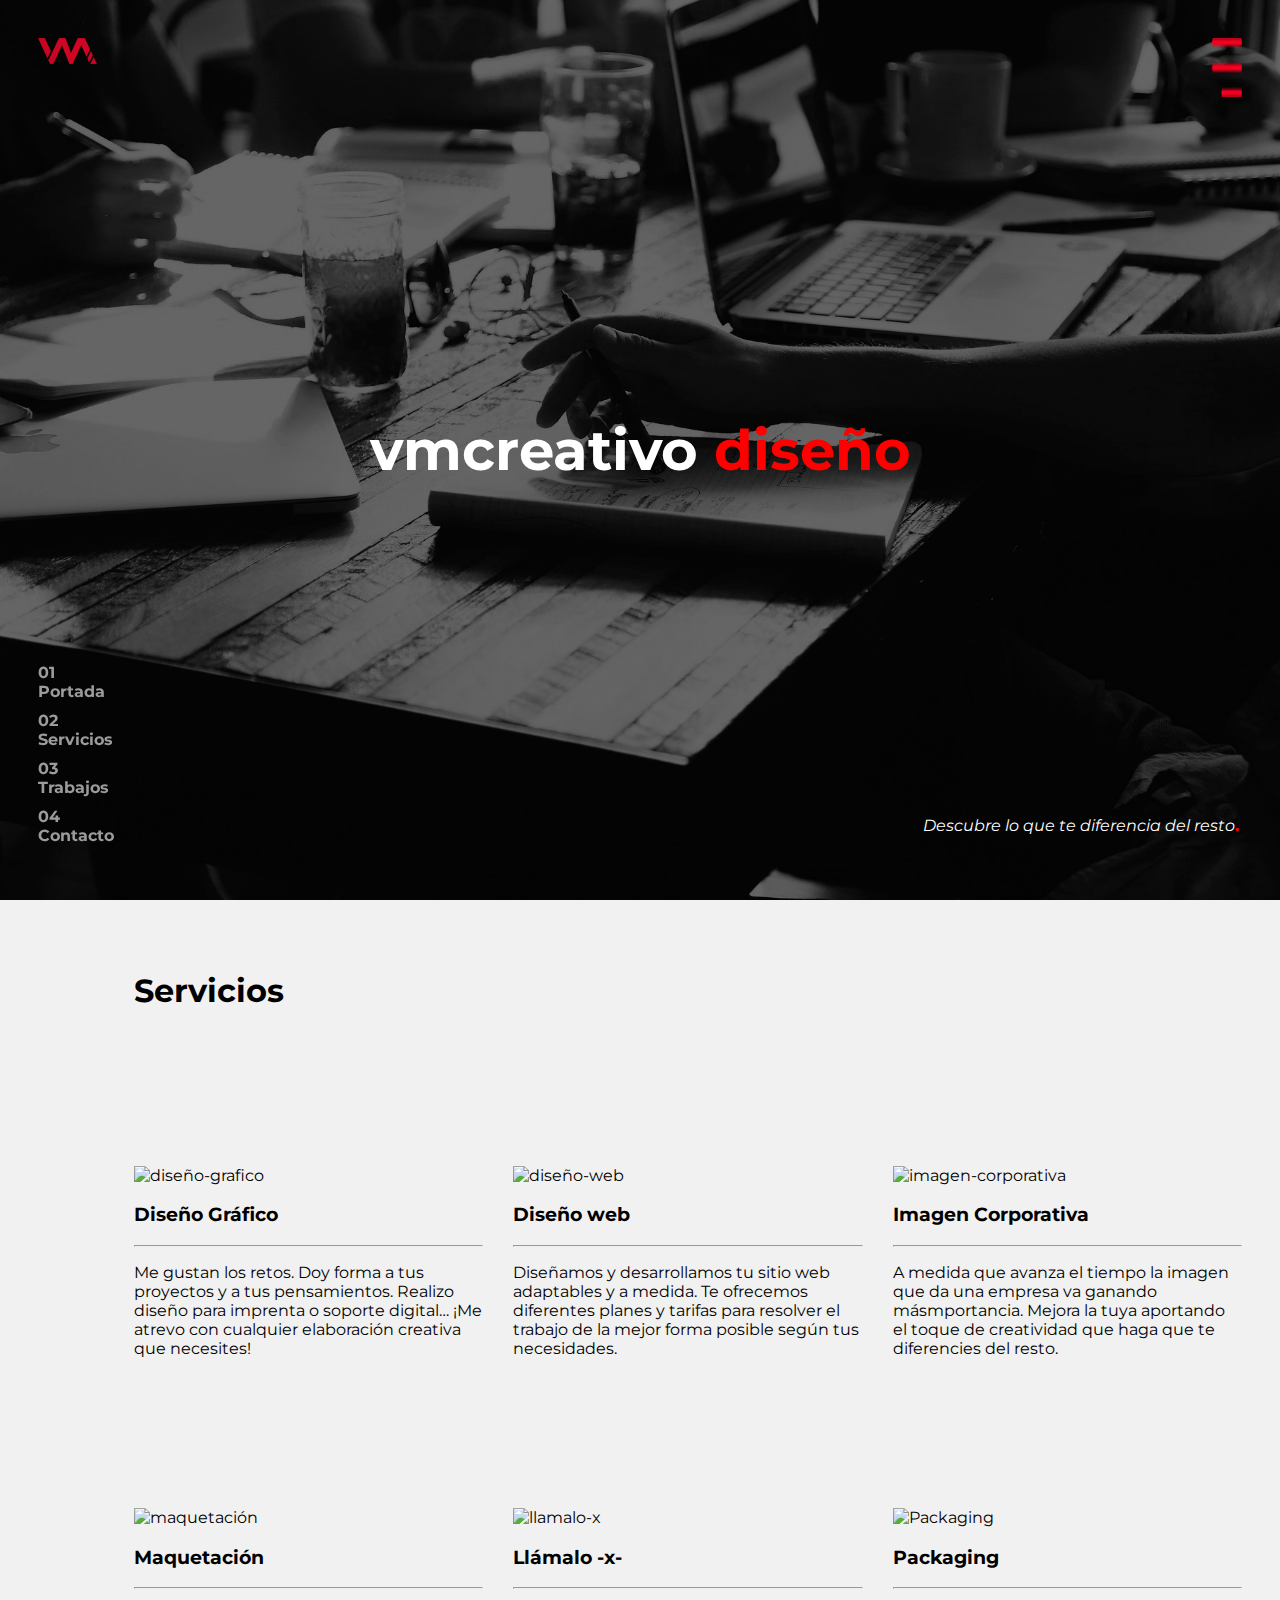
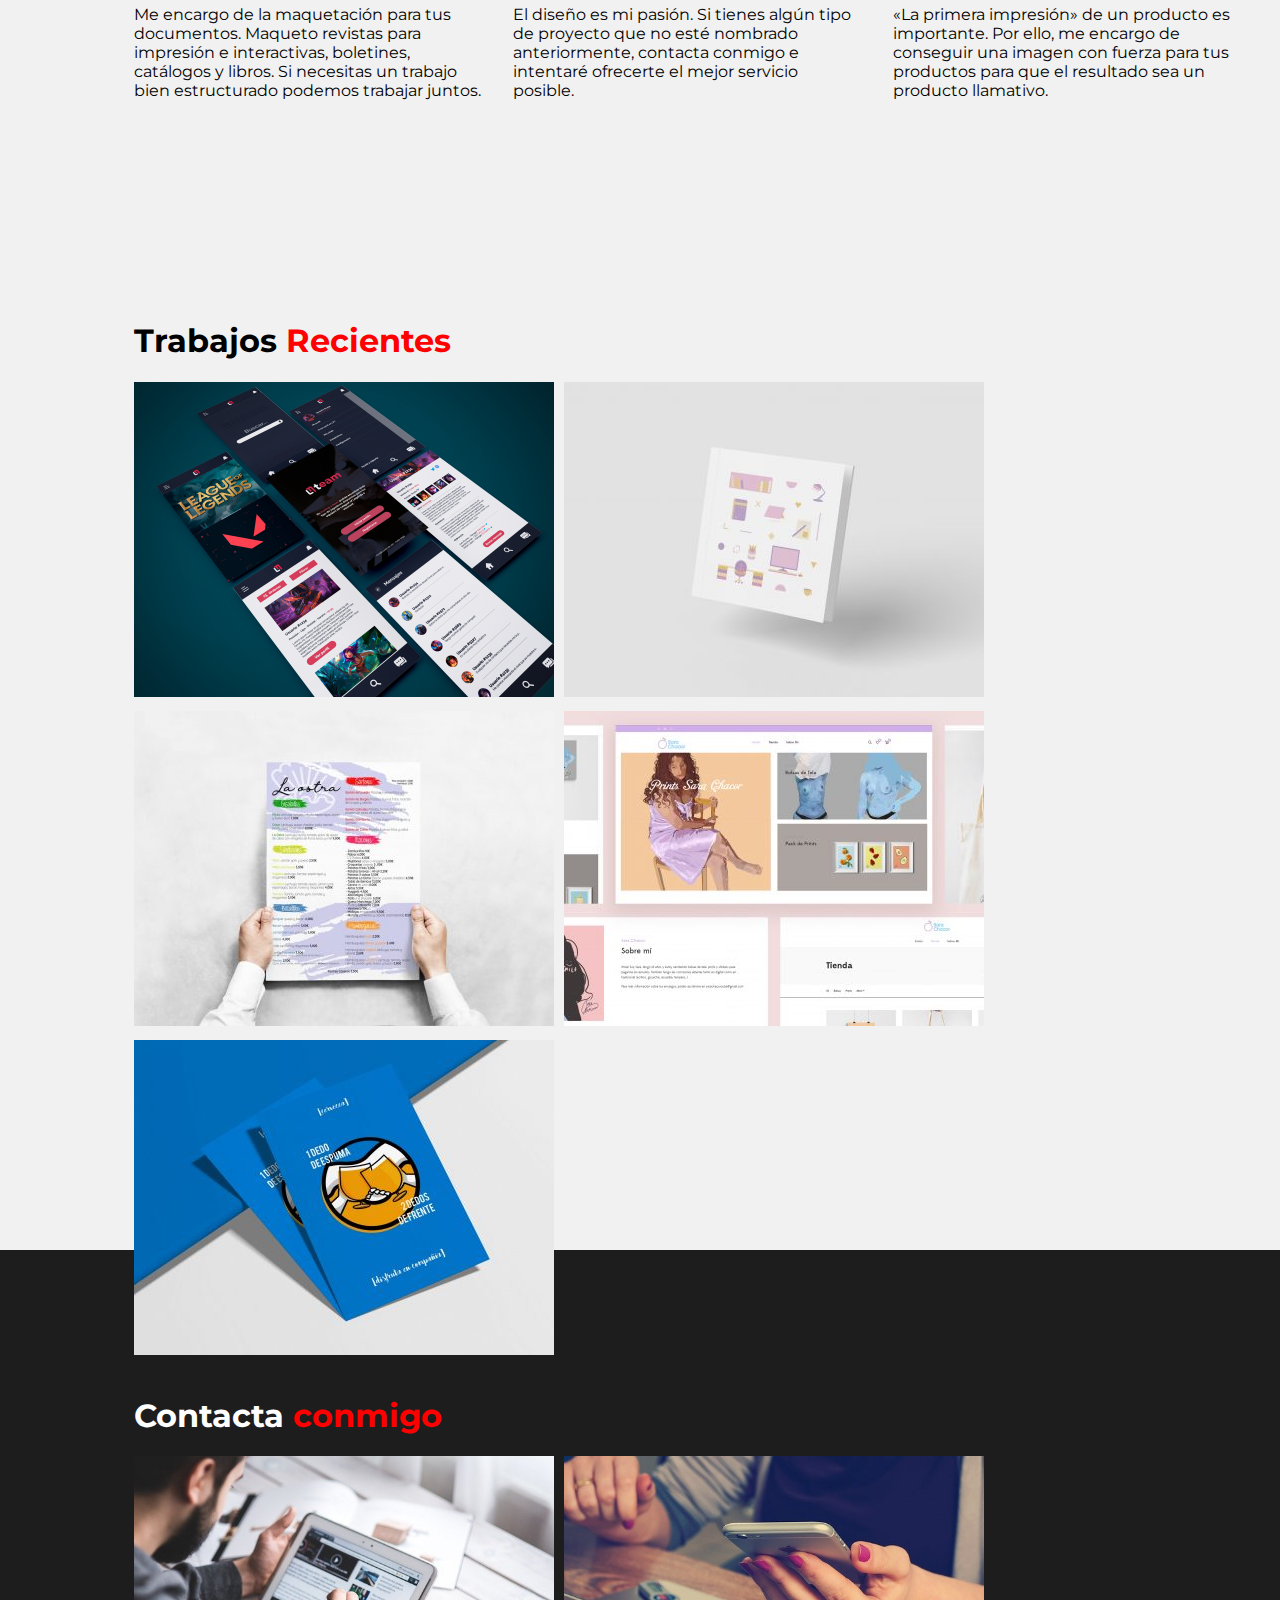
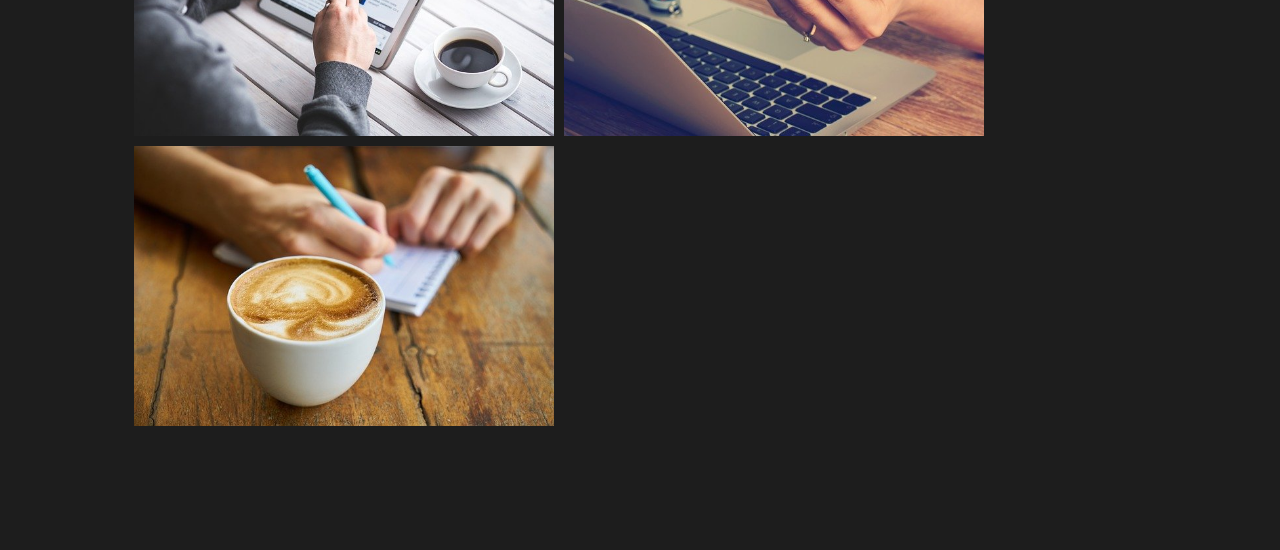
==== index.html @ 70b373fd "Add files via upload" ====
<!DOCTYPE html>

<html lang="es">
  <head>
    <meta charset="utf-8" />

    <title>vmcreativo</title>
    <meta name="description" content="Diseño Gráfico" />
    <meta name="author" content="vmcreativo" />
    <meta name="viewport" content="width=device-width, initial-scale=1.0" />

    <link rel="stylesheet" href="style.css" />
    <link rel="stylesheet" href="menu.css" />
  </head>

  <body>
    <!-- Grid -->
      <header>
        <div><img src="img/vm-web.png" alt="logo-vmcreativo" /></div>
        <img src="img/menu.png" class="menu" onclick="openNav()"></img>
      </header>
      <div id="myNav" class="overlay">
        <a href="javascript:void(0)" class="closebtn" onclick="closeNav()">&times;</a>
        <div class="overlay-content">
          <a href="#">INICIO</a>
          <a href="#">PORTFOLIO</a>
          <a href="#">SOBRE MÍ</a>
        </div>
      </div>
      </nav>
      <!-- Sección Portada -->
      <div  id="inicio" class="portada">
        <h1>vmcreativo <span>diseño</span></h1>
      </div>
      <p>Descubre lo que te diferencia del resto<span class="rojo">.</span></p>
      <!-- Barra navegación Izquierda -->   
      <aside class="navizq">
        <li>
          <a href="#inicio">01 <br />Portada</a>
        </li>
        <li>
          <a href="#servicio">02 <br />Servicios</a>
        </li>
        <li>
          <a href="#trabajo">03 <br />Trabajos</a>
        </li>
        <li>
          <a href="#contact">04 <br />Contacto</a>
        </li>
      </aside>
      <!-- Sección Servicios -->

      <div id="servicio" class="servicios">
        <h1>Servicios</h1>
        <!-- Flex para boxes de servicios -->
        <div class="flex">
          <!-- Diseño G -->
          <div class="box">
            <img src="" alt="diseño-grafico" />
            <h3>Diseño Gráfico</h3>
            <hr />
            <p>
              Me gustan los retos. Doy forma a tus proyectos y a tus
              pensamientos. Realizo diseño para imprenta o soporte digital… ¡Me
              atrevo con cualquier elaboración creativa que necesites!
            </p>
          </div>
          <!-- Diseño W -->
          <div class="box">
            <img src="" alt="diseño-web" />
            <h3>Diseño web</h3>
            <hr />
            <p>
              Diseñamos y desarrollamos tu sitio web
              adaptables y a medida. Te ofrecemos
              diferentes planes y tarifas para resolver el
              trabajo de la mejor forma posible según tus
              necesidades.
            </p>
          </div>
          <!-- Imagen Corporativa -->
          <div class="box">
            <img src="" alt="imagen-corporativa" />
            <h3>Imagen Corporativa</h3>
            <hr />
            <p>
              A medida que avanza el tiempo la imagen
              que da una empresa va ganando
              másmportancia. Mejora la tuya aportando
              el toque de creatividad que haga que te
              diferencies del resto.
            </p>
          </div>
          </div>
          <!-- Flex 2 para boxes -->
          <div class="flex">
          <!-- Maquetación -->
          <div class="box">
            <img src="" alt="maquetación" />
            <h3>Maquetación</h3>
            <hr />
            <p>
              Me encargo de la maquetación para tus
              documentos. Maqueto revistas para
              impresión e interactivas, boletines,
              catálogos y libros. Si necesitas un trabajo
              bien estructurado podemos trabajar juntos.
            </p>
          </div>
          <!-- Llamalo x -->
          <div class="box">
            <img src="" alt="llamalo-x" />
            <h3>Llámalo -x-</h3>
            <hr />
            <p>
              El diseño es mi pasión. Si tienes algún
              tipo de proyecto que no esté nombrado
              anteriormente, contacta conmigo e
              intentaré ofrecerte el mejor servicio
              posible.
            </p>
          </div>
          <!-- Packaging -->
          <div class="box">
            <img src="" alt="Packaging" />
            <h3>Packaging</h3>
            <hr />
            <p>
              «La primera impresión» de un producto es
              importante. Por ello, me encargo de
              conseguir una imagen con fuerza para tus
              productos para que el resultado sea un
              producto llamativo.

            </p>
          </div>
        </div>
      </div>
      <!-- Sección Trabajos -->
      <div id="trabajo" class="trabajos">  
        <h1>Trabajos <span>Recientes</span> </h1>
        <div class="port">
          <div><img class="hover" src="img/AppLFT-420x315.png" alt=""></div>
          <div><img src="img/Book-Mockup-GD-scaled-420x315.jpg" alt=""></div>
          <div><img src="img/Carta-La-Ostra-scaled-420x315.jpg" alt=""></div>
          <div><img src="img/SaraChacor-420x315.jpg" alt=""></div>
          <div><img src="img/ConcursoCerve-1-scaled-420x315.jpg" alt=""></div>
          <div></div>
        </div>
      </div>
      
        <!-- 450x365px-->
      <!-- Sección Sobre mí 
      <div class="sobremi">
        <h1>Sobre mí</h1>
        <p>Descubre lo que te diferencia del resto</p>
      </div> -->
      <!-- Sección Contacto -->
      <div id="contact" class="contacto">
        <h1>Contacta <span>conmigo</span></h1>
        <div class="port">
          <img src="img/email.jpg" alt="contacto-email">
          <img src="img/telefono.jpg" alt="contacto-telefono">
          <img src="img/cafe.jpg" alt="contacto-cafe">
        </div>
      </div>
    </div>

    <script>
      function openNav() {
        document.getElementById("myNav").style.width = "100%";
      }
      
      function closeNav() {
        document.getElementById("myNav").style.width = "0%";
      }
      </script>
  </body>
</html>
---- style.css ----
@import url('https://fonts.googleapis.com/css2?family=Montserrat &display=swap');

html {
    width: 100%;
    margin: 0;
}

* {
    box-sizing: border-box;
}

body {
    width: 100%;
    margin: 0;

    display: flex;
    flex-flow: column;

    gap: 50px;

    font-family: 'Montserrat', sans-serif;
    background-color: rgb(241, 241, 241);
}

h1 span {
    color: red;
}

header {
    display: grid;
    display: flex;

    justify-content: space-between;

    box-sizing: border-box;
    height: 15%;
    width: 100%;
    position: fixed;
    padding: 3%;
    z-index: 2;
}

.menu {
    width: 30px;
    cursor: pointer;
    color: red;
    top: 5%;
}

/* main nav */

.portada h1 {

    font-size: 3.5em;
    font-weight: bold;
    color: white;
    text-align: center;
}

h1 span {
    color: red;
}

.portada p {
    display: flex;
    justify-content: center;
    color: white;
}


.portada {
    display: grid;

    place-content: center;
    float: left;


    height: 100vh;
    width: 100%;
    background-image: url('img/Portada.jpg');
    background-position: center;
    background-size: cover;
}

.portada + p {
    position: absolute;
    bottom: 5%;
    right: 3%;

    font-size: 1em;
    font-style: italic;
    color: white;
}

.rojo {
    color: red;
    font-size: 2em;
}

.navizq {
    position: fixed;
    bottom: 5%;
    left: 3%;
    z-index: 200;

    width: 15%;
    color: gray;
    font-size: 1em;
    font-weight: bold;
}

.navizq li {
    list-style: none;
    text-decoration: none;
    margin-bottom: 10px;
}

.navizq li a {
    color: rgb(155, 155, 155);
    text-decoration: none;
}


.navizq li a:first-of-type:hover {
    color: red;
}

.navizq li a:first-of-type:active {
    color: red;
}

.servicios {
    display: flex;
    flex-flow: row wrap;

    float: left;

    height: 100vh;
    width: 100%;
    box-sizing: border-box;
    padding: 0 3% 0 10.5%;
}

.servicios p {
    font-size: 1em;
}

.flex {
    float: left;
    display: flex;
    justify-content: space-between;
    column-gap: 30px;
}
.box {
    flex: 1 0;
}
.trabajos {
    float: left;
    display: flex;
    flex-flow: column;
    padding: 0 3% 0 10.5%;


    height: 100vh;
    width: 100%;
}

@media screen and(max-width: 600px) {
    .menu {
        width: 35px;
        height: 25px;
        cursor: pointer;
        color: red;
    }
    .portada h1 {
        font-size: 2.5em;
    }
    .navizq {
        display: none;
    }
    .servicios {
        flex-flow: column;
        height: auto;
    }
    .flex {
        flex-flow: column;
    }
    .trabajos {
        flex-flow: column;
        height: auto;
    }
    .contacto {
        height: auto;
    }
}

.port {
    float: left;
    display: flex;
    flex-flow: row wrap;

    gap: 10px;
    justify-content: stretch;

    z-index: 1;
}

.port img {
    max-width: 420px;
    max-height: 315px;
}

.contacto {
    float: left;
    display: grid;
    place-content: center;
    box-sizing: border-box;
    background-color: rgb(29, 29, 29);
    color: white;

    height: 100vh;
    width: 100%;
    padding: 0 3% 0 10.5%;
}
---- menu.css ----
.overlay {
    height: 100%;
    width: 0;


    position: fixed;


    top: 0;
    left: 0;


    background-color: rgb(0,0,0);
    background-color: rgba(0,0,0, 0.9);
    overflow: hidden;


    transition: 0.5s;
    z-index: 200;
  }
  
  .overlay-content {
    display: flex;
    flex-flow: column;


    width: 100%;
    height: 100%;


    text-align: center;
    align-items: center;
    justify-content: center;
}
  
  .overlay a {
    padding: 8px;
    text-decoration: none;
    font-size: 3em;
    color: white;
    letter-spacing: 5px;
    transition: 0.3s;
    margin: 29px 0;  

  }
  
  .overlay a:hover, .overlay a:focus {
    color: #ff0000;
  }
  
  
  .overlay .closebtn {
    position: absolute;
    top: 3%;
    right: 3%;
    font-size: 60px;
  }
  
  @media screen and (max-height: 450px) {
    .overlay a {font-size: 20px}
    .overlay .closebtn {
    font-size: 40px;
    top: 15px;
    right: 35px;
    }
  }
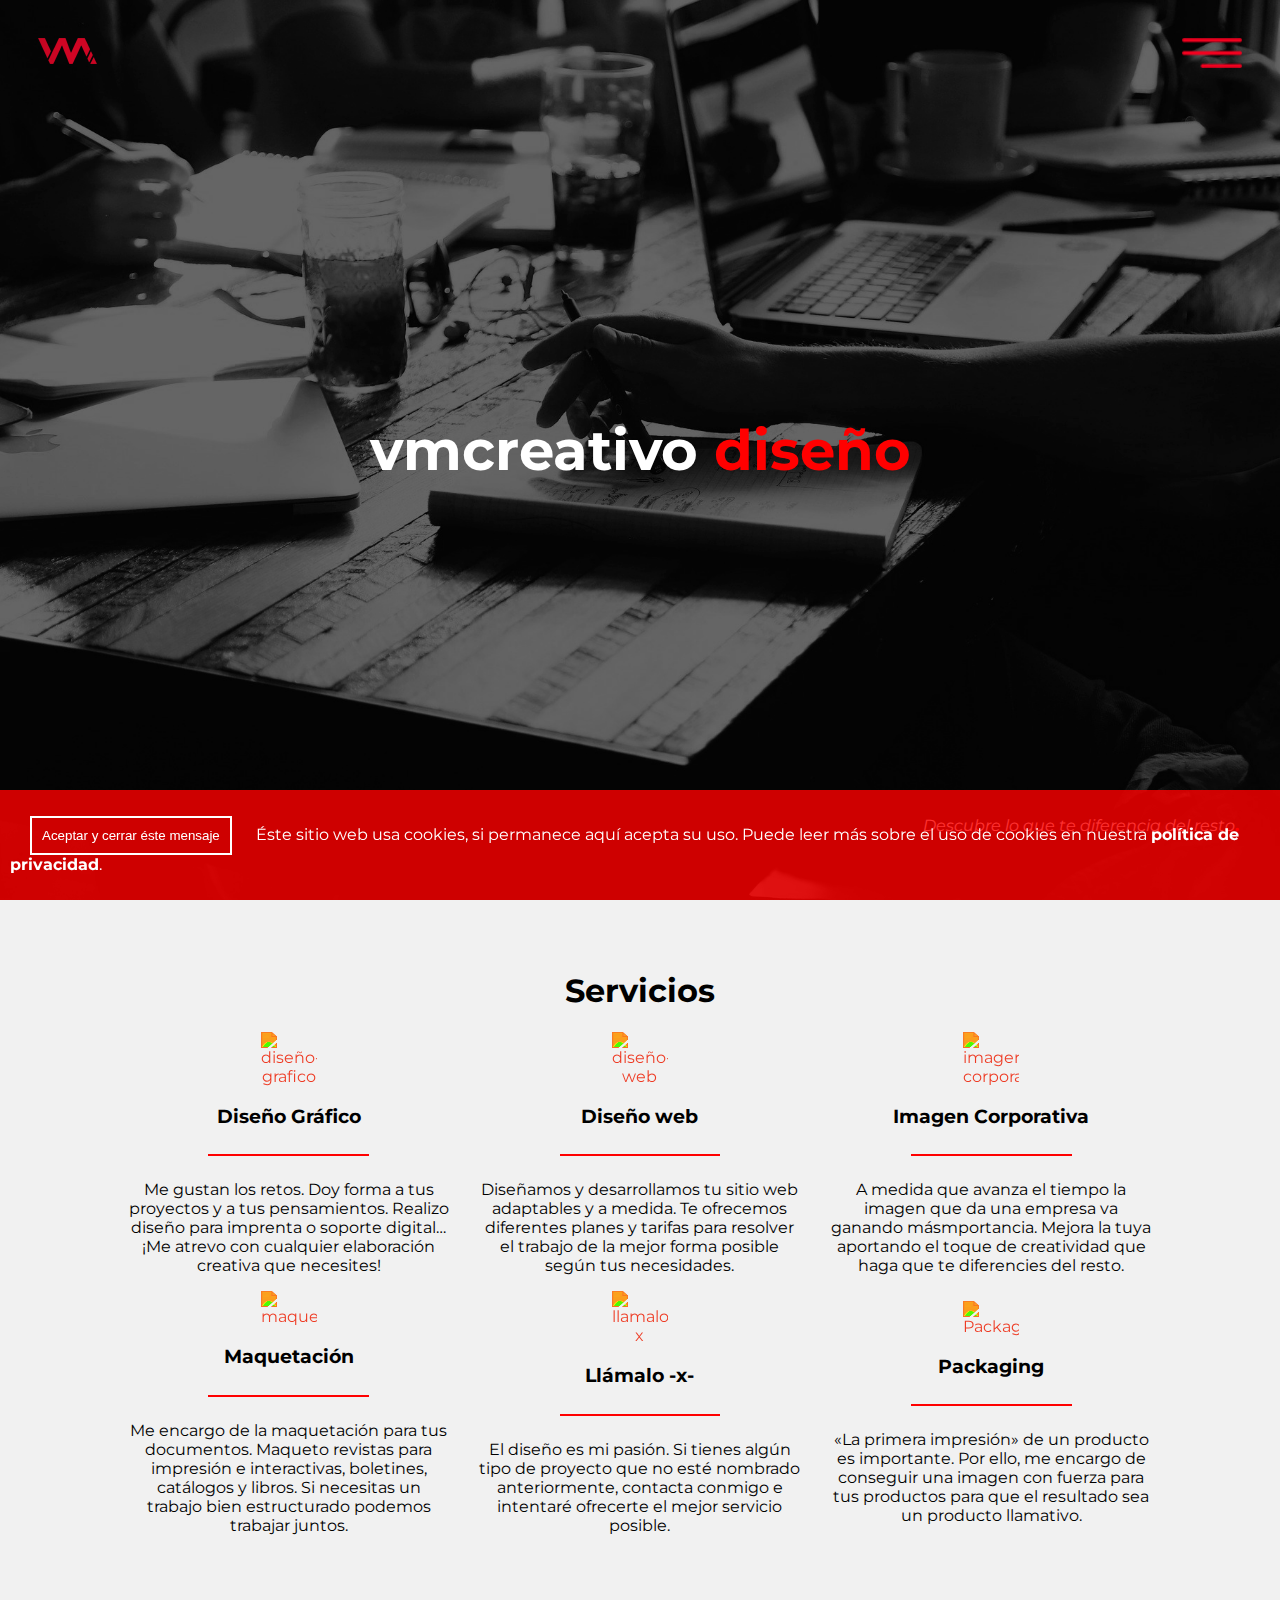
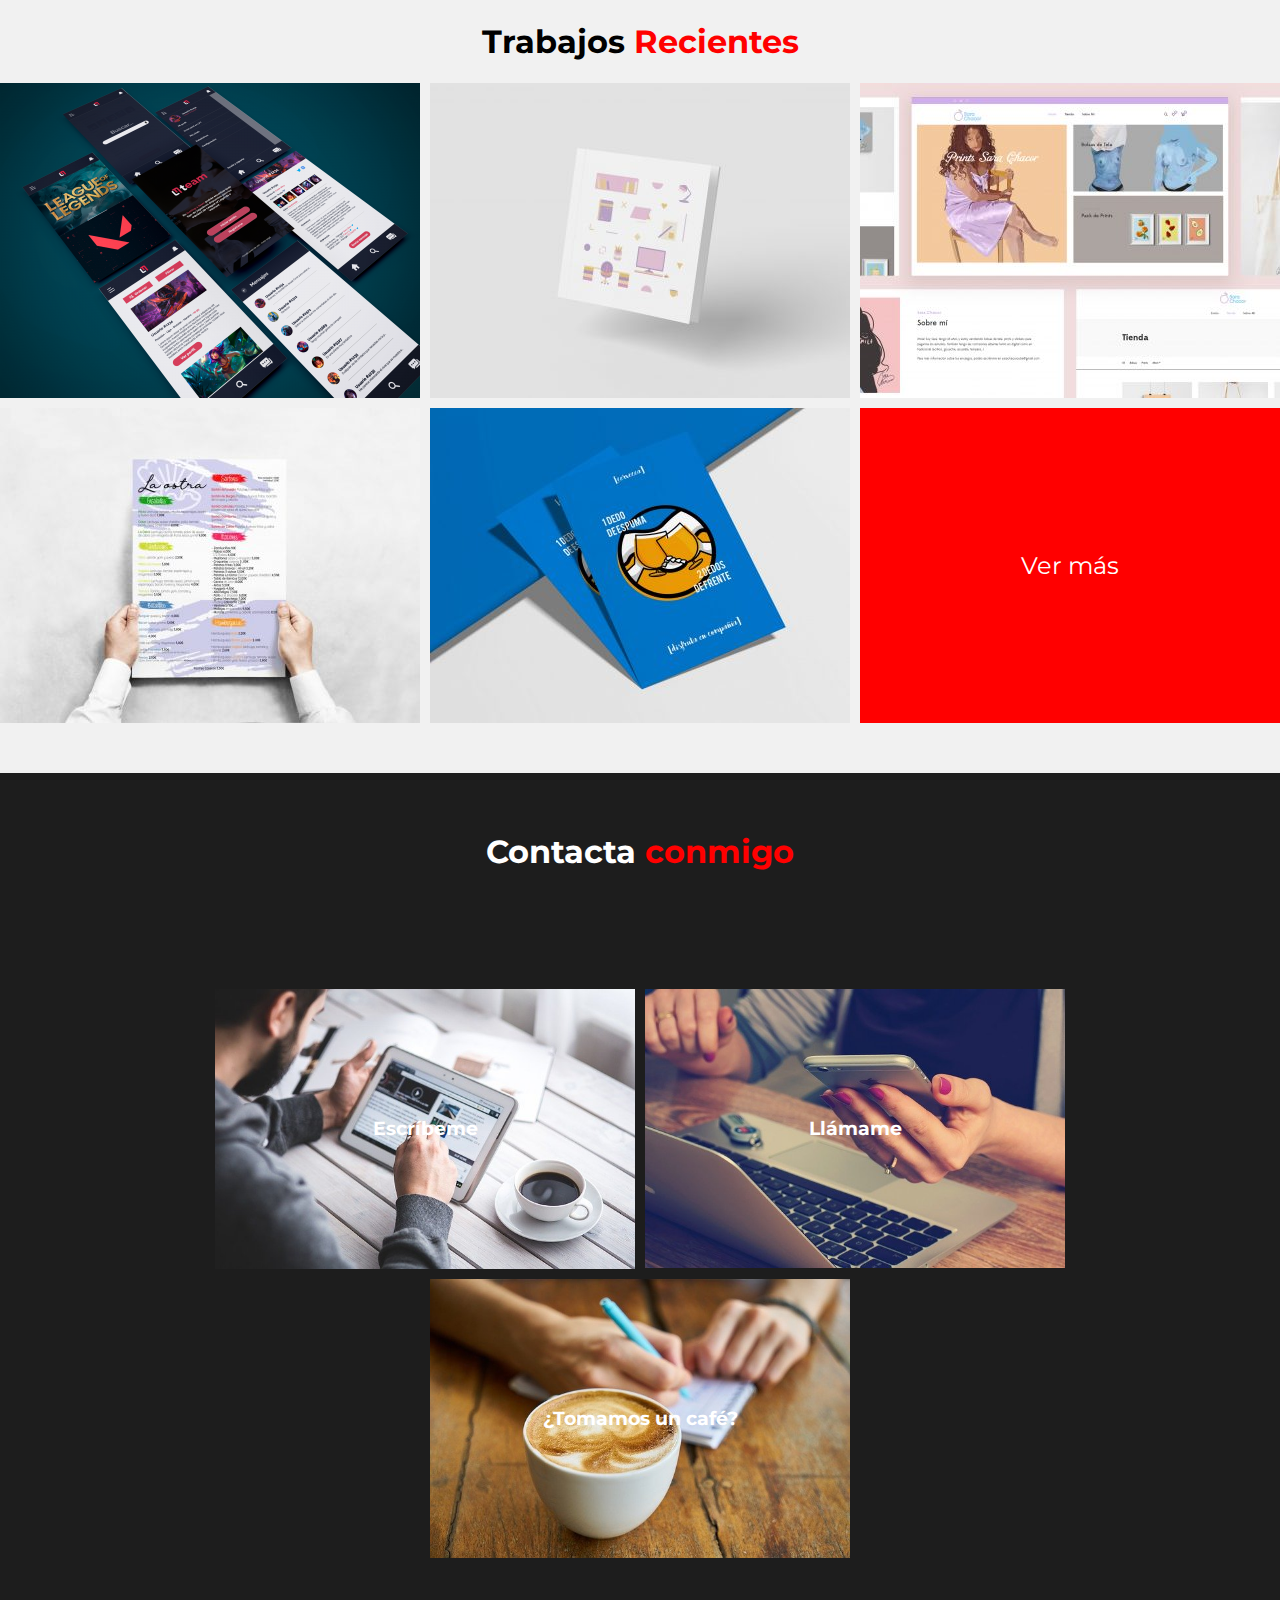
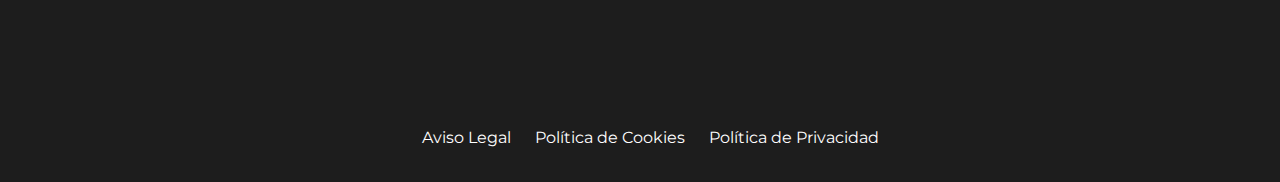
==== commit 99042759: "Add files via upload" ====
--- a/index.html
+++ b/index.html
@@ -2,38 +2,81 @@
 
 <html lang="es">
   <head>
+    <!-- Favicon -->
+    <link
+      rel="icon"
+      type="image/png"
+      href="img/vm-icon-web.png"
+      sizes="16x16"
+    />
+
+    <link
+      rel="icon"
+      type="image/png"
+      href="img/vm-icon-web.png"
+      sizes="32x32"
+    />
+
+    <link
+      rel="icon"
+      type="image/png"
+      href="img/vm-icon-web.png"
+      sizes="64x64"
+    />
+
+    <!-- Metas -->
+
+    <title>vmcreativo</title>
     <meta charset="utf-8" />
-
-    <title>vmcreativo</title>
     <meta name="description" content="Diseño Gráfico" />
     <meta name="author" content="vmcreativo" />
     <meta name="viewport" content="width=device-width, initial-scale=1.0" />
 
+    <!-- CSS -->
+
     <link rel="stylesheet" href="style.css" />
     <link rel="stylesheet" href="menu.css" />
+    <link rel="stylesheet" href="cookies.css" />
+    <link rel="stylesheet" href="hover-img.css" />
+
+    <!-- scripts -->
+    <script src="main.js"></script>
+    <script src="https://code.jquery.com/jquery-2.1.3.min.js"></script>
   </head>
 
   <body>
-    <!-- Grid -->
-      <header>
-        <div><img src="img/vm-web.png" alt="logo-vmcreativo" /></div>
-        <img src="img/menu.png" class="menu" onclick="openNav()"></img>
-      </header>
-      <div id="myNav" class="overlay">
-        <a href="javascript:void(0)" class="closebtn" onclick="closeNav()">&times;</a>
-        <div class="overlay-content">
-          <a href="#">INICIO</a>
-          <a href="#">PORTFOLIO</a>
-          <a href="#">SOBRE MÍ</a>
-        </div>
-      </div>
-      </nav>
-      <!-- Sección Portada -->
-      <div  id="inicio" class="portada">
-        <h1>vmcreativo <span>diseño</span></h1>
-      </div>
-      <p>Descubre lo que te diferencia del resto<span class="rojo">.</span></p>
-      <!-- Barra navegación Izquierda -->   
+    <!-- Cookies -->
+    <div id="cajacookies" class="cajacookies">
+      <p>
+        <button class="button3" onclick="aceptarCookies()" class="pull-right">
+          <i class="fa fa-times"></i> Aceptar y cerrar éste mensaje
+        </button>
+        Éste sitio web usa cookies, si permanece aquí acepta su uso. Puede leer
+        más sobre el uso de cookies en nuestra
+        <a href="politica.html">política de privacidad</a>.
+      </p>
+    </div>
+    <!-- Cabecera -->
+    <header>
+      <div><img src="img/vm-web.png" alt="logo-vmcreativo" /></div>
+      <img src="img/menu.png" class="menu" onclick="openNav()" />
+    </header>
+    <div id="myNav" class="overlay">
+      <a href="javascript:void(0)" class="closebtn" onclick="closeNav()"
+        >&times;</a
+      >
+      <div class="overlay-content">
+        <a href="#">INICIO</a>
+        <a href="#">PORTFOLIO</a>
+        <a href="#">SOBRE MÍ</a>
+      </div>
+    </div>
+    <!-- Sección Portada -->
+    <div id="inicio" class="portada">
+      <h1>vmcreativo <span>diseño</span></h1>
+    </div>
+    <p>Descubre lo que te diferencia del resto<span class="rojo">.</span></p>
+    <!-- Barra navegación Izquierda  
       <aside class="navizq">
         <li>
           <a href="#inicio">01 <br />Portada</a>
@@ -48,132 +91,204 @@
           <a href="#contact">04 <br />Contacto</a>
         </li>
       </aside>
-      <!-- Sección Servicios -->
-
-      <div id="servicio" class="servicios">
-        <h1>Servicios</h1>
-        <!-- Flex para boxes de servicios -->
-        <div class="flex">
-          <!-- Diseño G -->
-          <div class="box">
-            <img src="" alt="diseño-grafico" />
-            <h3>Diseño Gráfico</h3>
-            <hr />
-            <p>
-              Me gustan los retos. Doy forma a tus proyectos y a tus
-              pensamientos. Realizo diseño para imprenta o soporte digital… ¡Me
-              atrevo con cualquier elaboración creativa que necesites!
-            </p>
-          </div>
-          <!-- Diseño W -->
-          <div class="box">
-            <img src="" alt="diseño-web" />
-            <h3>Diseño web</h3>
-            <hr />
-            <p>
-              Diseñamos y desarrollamos tu sitio web
-              adaptables y a medida. Te ofrecemos
-              diferentes planes y tarifas para resolver el
-              trabajo de la mejor forma posible según tus
-              necesidades.
-            </p>
-          </div>
-          <!-- Imagen Corporativa -->
-          <div class="box">
-            <img src="" alt="imagen-corporativa" />
-            <h3>Imagen Corporativa</h3>
-            <hr />
-            <p>
-              A medida que avanza el tiempo la imagen
-              que da una empresa va ganando
-              másmportancia. Mejora la tuya aportando
-              el toque de creatividad que haga que te
-              diferencies del resto.
-            </p>
-          </div>
-          </div>
-          <!-- Flex 2 para boxes -->
-          <div class="flex">
-          <!-- Maquetación -->
-          <div class="box">
-            <img src="" alt="maquetación" />
-            <h3>Maquetación</h3>
-            <hr />
-            <p>
-              Me encargo de la maquetación para tus
-              documentos. Maqueto revistas para
-              impresión e interactivas, boletines,
-              catálogos y libros. Si necesitas un trabajo
-              bien estructurado podemos trabajar juntos.
-            </p>
-          </div>
-          <!-- Llamalo x -->
-          <div class="box">
-            <img src="" alt="llamalo-x" />
-            <h3>Llámalo -x-</h3>
-            <hr />
-            <p>
-              El diseño es mi pasión. Si tienes algún
-              tipo de proyecto que no esté nombrado
-              anteriormente, contacta conmigo e
-              intentaré ofrecerte el mejor servicio
-              posible.
-            </p>
-          </div>
-          <!-- Packaging -->
-          <div class="box">
-            <img src="" alt="Packaging" />
-            <h3>Packaging</h3>
-            <hr />
-            <p>
-              «La primera impresión» de un producto es
-              importante. Por ello, me encargo de
-              conseguir una imagen con fuerza para tus
-              productos para que el resultado sea un
-              producto llamativo.
-
-            </p>
-          </div>
-        </div>
-      </div>
-      <!-- Sección Trabajos -->
-      <div id="trabajo" class="trabajos">  
-        <h1>Trabajos <span>Recientes</span> </h1>
-        <div class="port">
-          <div><img class="hover" src="img/AppLFT-420x315.png" alt=""></div>
-          <div><img src="img/Book-Mockup-GD-scaled-420x315.jpg" alt=""></div>
-          <div><img src="img/Carta-La-Ostra-scaled-420x315.jpg" alt=""></div>
-          <div><img src="img/SaraChacor-420x315.jpg" alt=""></div>
-          <div><img src="img/ConcursoCerve-1-scaled-420x315.jpg" alt=""></div>
-          <div></div>
-        </div>
-      </div>
-      
-        <!-- 450x365px-->
-      <!-- Sección Sobre mí 
-      <div class="sobremi">
-        <h1>Sobre mí</h1>
-        <p>Descubre lo que te diferencia del resto</p>
-      </div> -->
-      <!-- Sección Contacto -->
-      <div id="contact" class="contacto">
-        <h1>Contacta <span>conmigo</span></h1>
-        <div class="port">
-          <img src="img/email.jpg" alt="contacto-email">
-          <img src="img/telefono.jpg" alt="contacto-telefono">
-          <img src="img/cafe.jpg" alt="contacto-cafe">
-        </div>
-      </div>
-    </div>
-
-    <script>
-      function openNav() {
-        document.getElementById("myNav").style.width = "100%";
-      }
-      
-      function closeNav() {
-        document.getElementById("myNav").style.width = "0%";
-      }
-      </script>
+       -->
+    <!-- Sección Servicios -->
+
+    <div id="servicio" class="servicios">
+      <h1>Servicios</h1>
+      <!-- Flex para boxes de servicios -->
+      <div class="flex">
+        <!-- Diseño G -->
+        <div class="box">
+          <img src="img/editar.svg" alt="diseño-grafico" />
+          <h3>Diseño Gráfico</h3>
+          <hr />
+          <p>
+            Me gustan los retos. Doy forma a tus proyectos y a tus pensamientos.
+            Realizo diseño para imprenta o soporte digital… ¡Me atrevo con
+            cualquier elaboración creativa que necesites!
+          </p>
+        </div>
+        <!-- Diseño W -->
+        <div class="box">
+          <img src="img/codificacion-html.svg" alt="diseño-web" />
+          <h3>Diseño web</h3>
+          <hr />
+          <p>
+            Diseñamos y desarrollamos tu sitio web adaptables y a medida. Te
+            ofrecemos diferentes planes y tarifas para resolver el trabajo de la
+            mejor forma posible según tus necesidades.
+          </p>
+        </div>
+        <!-- Imagen Corporativa -->
+        <div class="box">
+          <img src="img/idea.svg" alt="imagen-corporativa" />
+          <h3>Imagen Corporativa</h3>
+          <hr />
+          <p>
+            A medida que avanza el tiempo la imagen que da una empresa va
+            ganando másmportancia. Mejora la tuya aportando el toque de
+            creatividad que haga que te diferencies del resto.
+          </p>
+        </div>
+      </div>
+      <!-- Flex 2 para boxes -->
+      <div class="flex">
+        <!-- Maquetación -->
+        <div class="box">
+          <img src="img/newspaper.svg" alt="maquetación" />
+          <h3>Maquetación</h3>
+          <hr />
+          <p>
+            Me encargo de la maquetación para tus documentos. Maqueto revistas
+            para impresión e interactivas, boletines, catálogos y libros. Si
+            necesitas un trabajo bien estructurado podemos trabajar juntos.
+          </p>
+        </div>
+        <!-- Llamalo x -->
+        <div class="box">
+          <img src="img/corazon.svg" alt="llamalo-x" />
+          <h3>Llámalo -x-</h3>
+          <hr />
+          <p>
+            El diseño es mi pasión. Si tienes algún tipo de proyecto que no esté
+            nombrado anteriormente, contacta conmigo e intentaré ofrecerte el
+            mejor servicio posible.
+          </p>
+        </div>
+        <!-- Packaging -->
+        <div class="box">
+          <img src="img/caja.svg" alt="Packaging" />
+          <h3>Packaging</h3>
+          <hr />
+          <p>
+            «La primera impresión» de un producto es importante. Por ello, me
+            encargo de conseguir una imagen con fuerza para tus productos para
+            que el resultado sea un producto llamativo.
+          </p>
+        </div>
+      </div>
+    </div>
+    <!-- Sección Trabajos -->
+    <div id="trabajo" class="trabajos">
+      <h1>Trabajos <span>Recientes</span></h1>
+      <div class="port">
+        <div class="container">
+          <a href="#" target="_blank">
+            <img
+              src="img/AppLFT-420x315.png"
+              alt="AppLFT-420x315"
+              class="image"
+            />
+            <div class="overlay-img">
+              <div class="text">Apple LFT App</div>
+            </div>
+          </a>
+        </div>
+        <div class="container">
+          <a href="#" target="_blank">
+            <img
+              src="img/Book-Mockup-GD-scaled-420x315.jpg"
+              alt="Iconos"
+              class="image"
+            />
+            <div class="overlay-img">
+              <div class="text">Iconos Diseño</div>
+            </div>
+          </a>
+        </div>
+        <div class="container">
+          <a href="#" target="_blank">
+            <img
+              src="img/SaraChacor-420x315.jpg"
+              alt="SaraChacor-420x315"
+              class="image"
+            />
+            <div class="overlay-img">
+              <div class="text">SaraChacor web</div>
+            </div>
+          </a>
+        </div>
+        <div class="container">
+          <a href="#" target="_blank">
+            <img
+              src="img/Carta-La-Ostra-scaled-420x315.jpg"
+              alt="Carta-La-Ostra-scaled-420x315"
+              class="image"
+            />
+            <div class="overlay-img">
+              <div class="text">Carta La Ostra</div>
+            </div>
+          </a>
+        </div>
+        <div class="container">
+          <a href="#" target="_blank">
+            <img
+              src="img/ConcursoCerve-1-scaled-420x315.jpg"
+              alt="Concurso"
+              class="image"
+            />
+            <div class="overlay-img">
+              <div class="text">Cartel Concurso Cerveza</div>
+            </div>
+          </a>
+        </div>
+        <div class="container"><a href="#" class="boton-ver">Ver más</a></div>
+      </div>
+    </div>
+
+    <!-- 450x365px-->
+    <!-- Sección Contacto -->
+    <div id="contact" class="contacto">
+      <h1>Contacta <span>conmigo</span></h1>
+      <div class="port">
+        <div class="container">
+          <h3>Escríbeme</h3>
+          <a href="#" target="_blank">
+            <img
+              src="img/email.jpg"
+              alt="email"
+              class="image"
+            />
+            <div class="overlay-img">
+              <div class="contact-text"><p>Escríbeme a <span>manuelozcariz@gmail.com</span></p></div>
+            </div>
+          </a>
+        </div>
+        <div class="container">
+          <h3>Llámame</h3>
+          <a href="#" target="_blank">
+            <img
+              src="img/telefono.jpg"
+              alt="telefono"
+              class="image"
+            />
+            <div class="overlay-img">
+              <div class="contact-text"><p>Móvil: <span>+34 655 65 83 95</span></p></div>
+            </div>
+          </a>
+        </div>
+        <div class="container">
+          <h3>¿Tomamos un café?</h3>
+          <a href="#" target="_blank">
+            <img
+              src="img/cafe.jpg"
+              alt="email"
+              class="image"
+            />
+            <div class="overlay-img">
+              <div class="contact-text"><p>Si estás por <span>Valladolid</span>, te invito a un café</p></div>
+            </div>
+          </a>
+        </div>
+      </div>
+    </div>
+    <footer>
+      <ul>
+        <li><a href="#">Aviso Legal</a></li>
+        <li><a href="#">Política de Cookies</a></li>
+        <li><a href="#">Política de Privacidad</a></li>
+      </ul>
+    </footer>
   </body>
 </html>
--- a/style.css
+++ b/style.css
@@ -16,7 +16,6 @@
     display: flex;
     flex-flow: column;
 
-    gap: 50px;
 
     font-family: 'Montserrat', sans-serif;
     background-color: rgb(241, 241, 241);
@@ -32,7 +31,6 @@
 
     justify-content: space-between;
 
-    box-sizing: border-box;
     height: 15%;
     width: 100%;
     position: fixed;
@@ -41,7 +39,7 @@
 }
 
 .menu {
-    width: 30px;
+    max-block-size: 30px;
     cursor: pointer;
     color: red;
     top: 5%;
@@ -80,6 +78,7 @@
     background-image: url('img/Portada.jpg');
     background-position: center;
     background-size: cover;
+    margin-bottom: 50px;
 }
 
 .portada + p {
@@ -135,10 +134,28 @@
 
     float: left;
 
-    height: 100vh;
-    width: 100%;
-    box-sizing: border-box;
-    padding: 0 3% 0 10.5%;
+    width: 100%;
+    align-items: center;
+    justify-content: center;
+    margin: 0 auto;
+    padding: 0 10%;
+    margin-bottom: 50px;
+
+}
+
+.box img {
+    width: 56px;
+    filter: invert(27%) sepia(51%) saturate(2878%) hue-rotate(346deg) brightness(104%) contrast(97%);
+    bottom: 0;    
+    transition: transform .1s;
+}
+
+.box img:hover {
+    transform: scale(1.05);
+}
+
+hr {
+    border: 1px solid red;
 }
 
 .servicios p {
@@ -152,20 +169,33 @@
     column-gap: 30px;
 }
 .box {
+    display: flex;
+    flex-direction: column;
+    align-items: center;
+    justify-content: center;
     flex: 1 0;
-}
+    text-align: center;
+}
+
+hr {
+    width: 50%;
+}
+
 .trabajos {
     float: left;
     display: flex;
     flex-flow: column;
-    padding: 0 3% 0 10.5%;
-
-
-    height: 100vh;
-    width: 100%;
-}
-
-@media screen and(max-width: 600px) {
+    align-items: center;
+    justify-content: space-around;
+    width: 100%;
+    margin-bottom: 50px;
+}
+
+
+@media screen and (max-width: 650px) {
+    body {
+        gap: 20px;
+    }
     .menu {
         width: 35px;
         height: 25px;
@@ -182,6 +212,7 @@
         flex-flow: column;
         height: auto;
     }
+    
     .flex {
         flex-flow: column;
     }
@@ -189,9 +220,16 @@
         flex-flow: column;
         height: auto;
     }
+    .port {
+        flex-flow: column;
+        height: auto;
+    }
     .contacto {
+        flex-flow: column;
         height: auto;
     }
+
+    
 }
 
 .port {
@@ -200,7 +238,7 @@
     flex-flow: row wrap;
 
     gap: 10px;
-    justify-content: stretch;
+    justify-content: center;
 
     z-index: 1;
 }
@@ -210,15 +248,66 @@
     max-height: 315px;
 }
 
+.boton-ver {
+    display: flex;
+    min-width: 420px;
+    min-height: 315px;
+    background-color: red;
+    border: none;
+    align-items: center;
+    justify-content: center;
+    text-decoration: none;
+    color: white;
+    font-size: 1.5em;
+    transition: transform .1s;
+}
+
+.boton-ver:hover {
+    transform: scale(1.05);
+}
+
 .contacto {
     float: left;
-    display: grid;
-    place-content: center;
-    box-sizing: border-box;
+    display: flex;
+    flex-flow: column;
     background-color: rgb(29, 29, 29);
     color: white;
 
-    height: 100vh;
-    width: 100%;
-    padding: 0 3% 0 10.5%;
-}
+    width: 100%;
+    align-items: center;
+    padding: 3%;
+}
+
+.contacto .port {
+    padding: 8% 0;
+}
+
+footer {
+    float: left;
+    display: flex;
+    align-items: center;
+    justify-content: center;
+    gap: -20px;
+
+    background-color: rgb(29, 29, 29);
+
+    width: 100%;
+    height: auto;
+    padding: 1.5%;
+    bottom: 0;
+}
+
+footer ul li {
+    list-style: none;
+    display: inline;
+    margin-right: 20px;
+}
+
+footer ul li a {
+      color: white;
+    text-decoration: none;
+}
+
+footer ul li a:hover {
+    color: rgb(139, 139, 139);
+}
--- a/cookies.css
+++ b/cookies.css
@@ -0,0 +1,42 @@
+.cajacookies {
+    display: flex;
+    justify-content: space-around;
+    background-color: rgba(255, 0, 0, 0.808);
+    color: white;
+    position: fixed;
+    bottom: 0;
+    width: 100%;
+    z-index: 300;
+    padding: 10px;
+  }
+  
+
+  .cajacookies a {
+      text-decoration: none;
+      color: white;
+      font-weight: bold;
+  }
+
+  .cajacookies a:hover {
+      text-decoration-line: underline;
+  }
+
+  .button3 {
+      background-color: rgba(255, 255, 255, 0);
+      padding: 10px;
+    color: white; 
+    border: 2px solid #ffffff;
+    margin: 0 20px;
+}
+
+.button3:hover {
+    background-color: #ffffff;
+    color: red;
+}
+
+@media screen and (max-width: 650px) {
+    .button3 {
+        width: 100%;
+        margin: 5px auto;
+    }
+}--- a/hover-img.css
+++ b/hover-img.css
@@ -0,0 +1,64 @@
+.container {
+    position: relative;
+    display: flex;
+    align-items: center;
+    justify-content: center;
+  }
+
+  .container h3 {
+      position: absolute;
+      color: white;
+  }
+  
+  .image {
+    display: block;
+    width: 100%;
+    height: auto;
+  }
+  
+  .overlay-img {
+    position: absolute;
+    bottom: 0;
+    left: 0;
+    right: 0;
+    background-color: rgb(255, 0, 0);
+    overflow: hidden;
+    width: 100%;
+    height: 0;
+    transition: .3s ease;
+    
+  }
+  
+  .container:hover .overlay-img {
+    height: 100%;
+    transform: scale(1.05);
+  }
+
+  
+  .text {
+    color: white;
+    font-size: 1.5em;
+    position: absolute;
+    top: 50%;
+    left: 50%;
+    -webkit-transform: translate(-50%, -50%);
+    -ms-transform: translate(-50%, -50%);
+    transform: translate(-50%, -50%);
+    text-align: center;
+  }
+
+  .contact-text {
+    color: white;
+    font-size: 1em;
+    position: absolute;
+    top: 50%;
+    left: 50%;
+    -webkit-transform: translate(-50%, -50%);
+    -ms-transform: translate(-50%, -50%);
+    transform: translate(-50%, -50%);
+    text-align: center;
+  }
+
+  .contact-text p span {
+      font-weight: bold;
+  }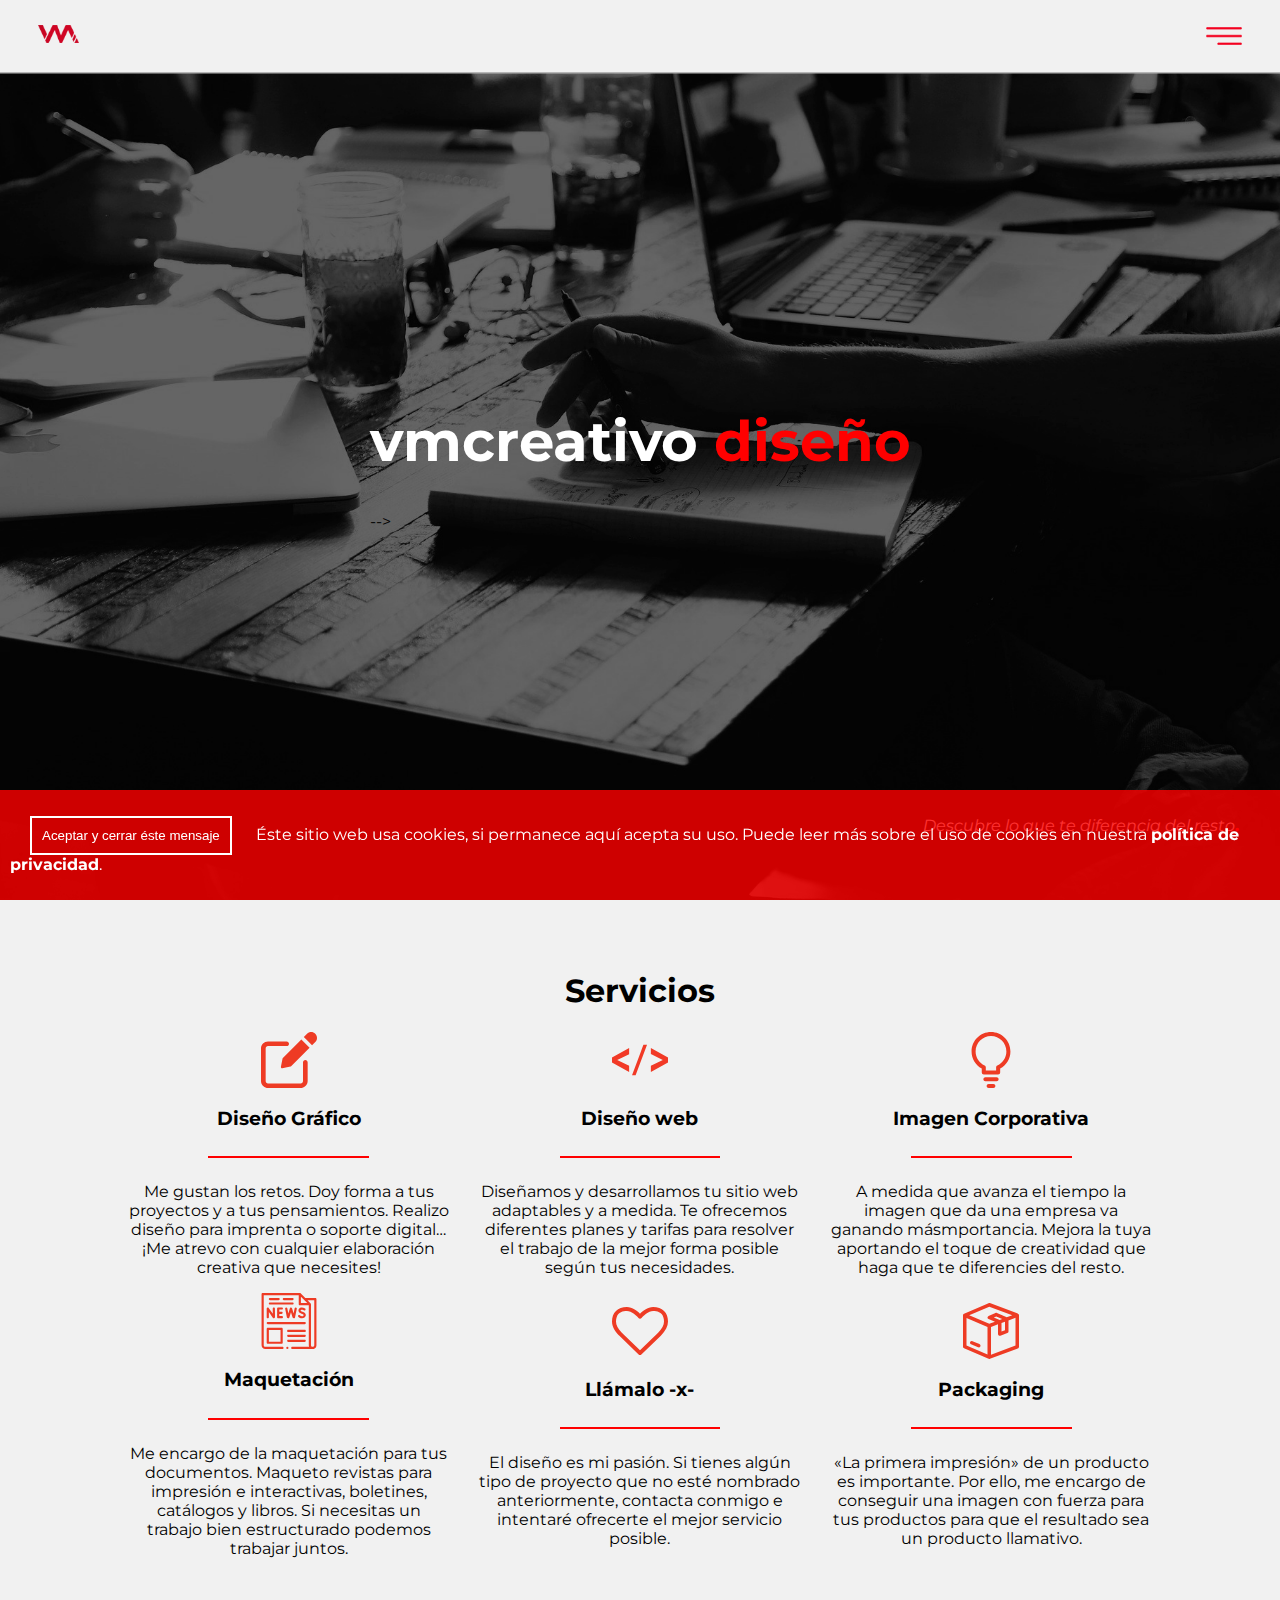
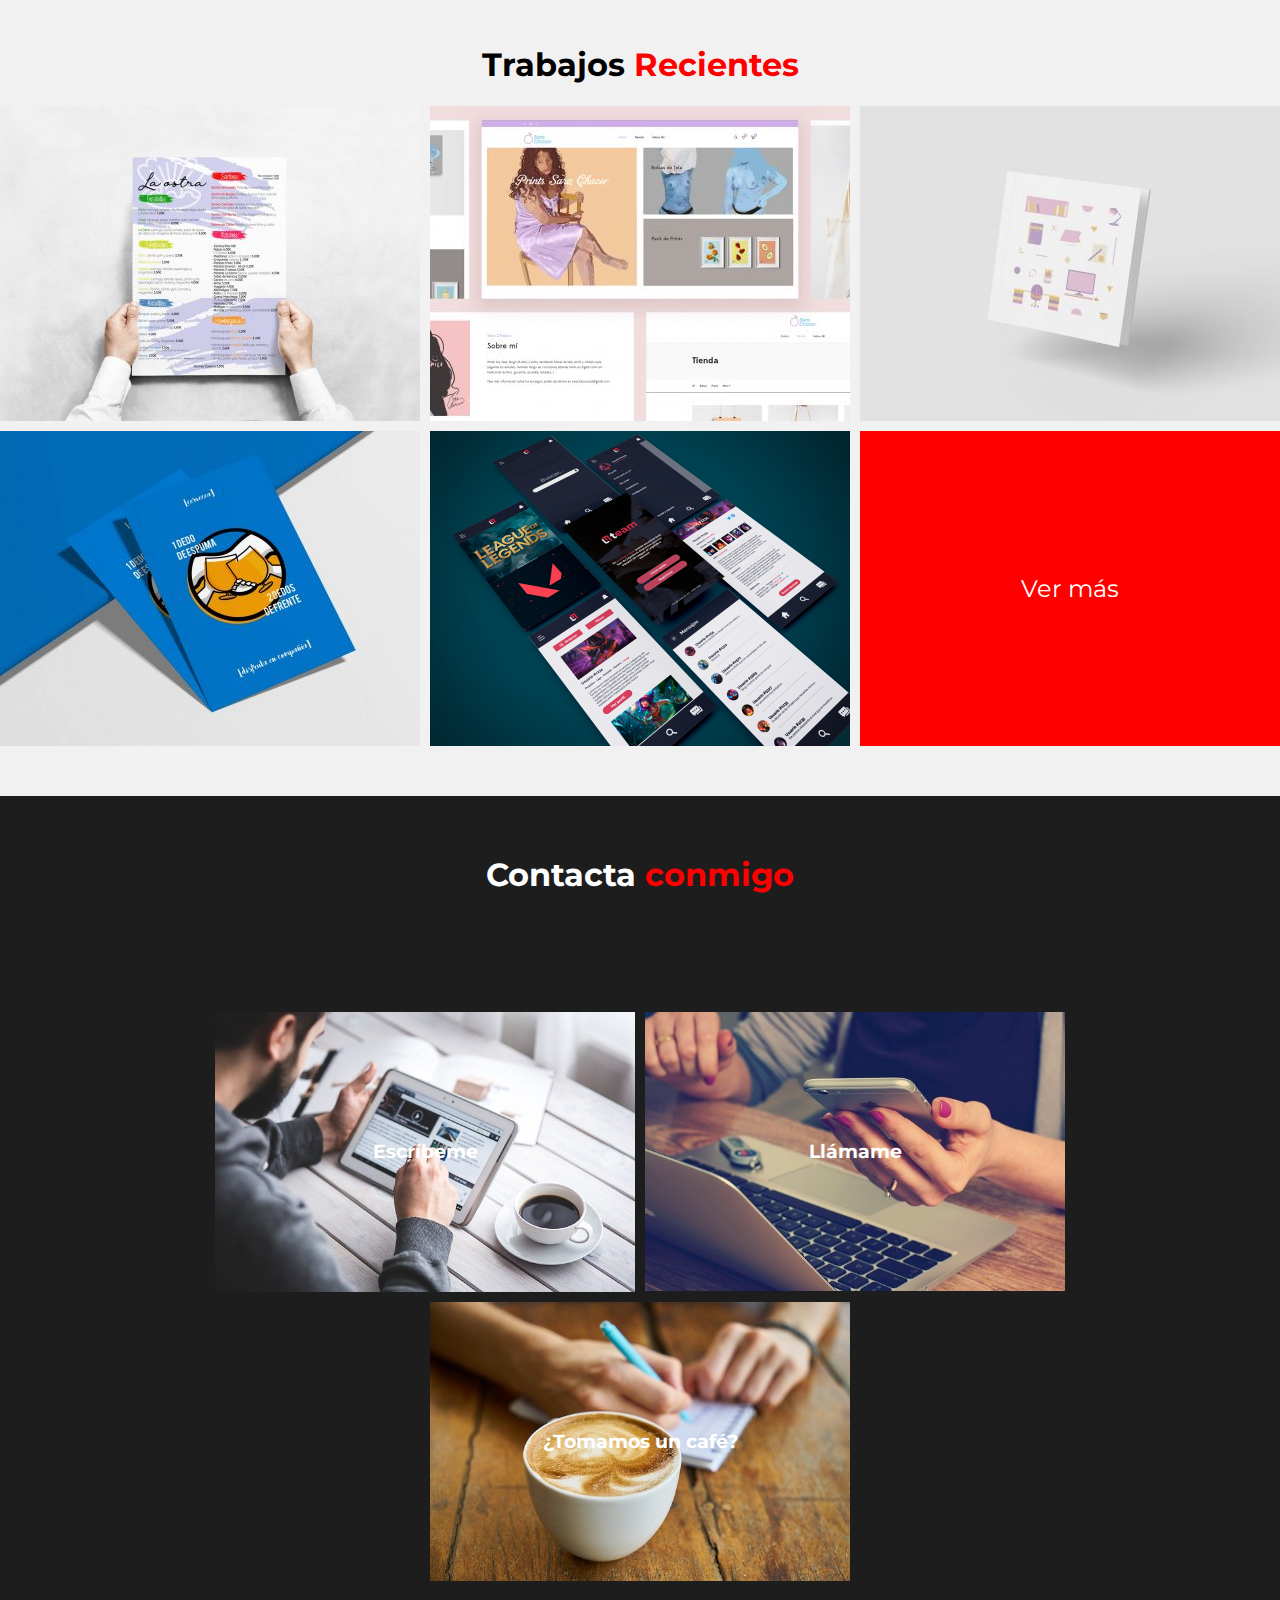
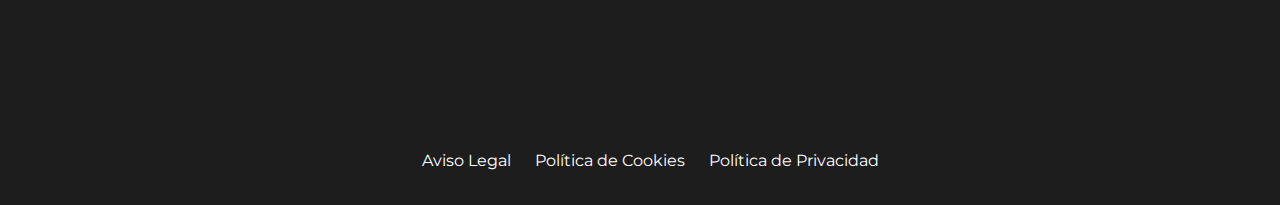
==== commit 75ae39c4: "Add files via upload" ====
--- a/index.html
+++ b/index.html
@@ -45,6 +45,7 @@
   </head>
 
   <body>
+    
     <!-- Cookies -->
     <div id="cajacookies" class="cajacookies">
       <p>
@@ -58,22 +59,27 @@
     </div>
     <!-- Cabecera -->
     <header>
-      <div><img src="img/vm-web.png" alt="logo-vmcreativo" /></div>
-      <img src="img/menu.png" class="menu" onclick="openNav()" />
+      <div><a href="index.html"><img src="img/vm-web.png" alt="logo-vmcreativo" /></a><img src="img/menu.png" class="menu" onclick="openNav()" /></div>
     </header>
     <div id="myNav" class="overlay">
       <a href="javascript:void(0)" class="closebtn" onclick="closeNav()"
         >&times;</a
       >
       <div class="overlay-content">
-        <a href="#">INICIO</a>
+        <a href="index.html">INICIO</a>
         <a href="#">PORTFOLIO</a>
-        <a href="#">SOBRE MÍ</a>
+        <a href="sobre-mi.html">SOBRE MÍ</a>
       </div>
     </div>
     <!-- Sección Portada -->
     <div id="inicio" class="portada">
-      <h1>vmcreativo <span>diseño</span></h1>
+      <!-- <div class="portada-texto">
+        <h1>vmreativo <br>Resolutivo<br> Diferente</h1>
+      </div>
+      <div>
+        <img src="" alt="pantone">
+      </div> -->
+    <h1>vmcreativo <span>diseño</span></h1> -->
     </div>
     <p>Descubre lo que te diferencia del resto<span class="rojo">.</span></p>
     <!-- Barra navegación Izquierda  
@@ -176,60 +182,60 @@
         <div class="container">
           <a href="#" target="_blank">
             <img
+              src="img/Carta-La-Ostra-scaled-420x315.jpg"
+              alt="Carta-La-Ostra-scaled-420x315"
+              class="image"
+            />
+            <div class="overlay-img">
+              <div class="text">Carta La Ostra</div>
+            </div>
+          </a>
+        </div>
+        <div class="container">
+          <a href="#" target="_blank">
+            <img
+              src="img/SaraChacor-420x315.jpg"
+              alt="SaraChacor-420x315"
+              class="image"
+            />
+            <div class="overlay-img">
+              <div class="text">SaraChacor web</div>
+            </div>
+          </a>
+        </div>
+        <div class="container">
+          <a href="#" target="_blank">
+            <img
+              src="img/Book-Mockup-GD-scaled-420x315.jpg"
+              alt="Iconos"
+              class="image"
+            />
+            <div class="overlay-img">
+              <div class="text">Iconos Diseño</div>
+            </div>
+          </a>
+        </div>
+        <div class="container">
+          <a href="#" target="_blank">
+            <img
+              src="img/ConcursoCerve-1-scaled-420x315.jpg"
+              alt="Concurso"
+              class="image"
+            />
+            <div class="overlay-img">
+              <div class="text">Cartel Concurso Cerveza</div>
+            </div>
+          </a>
+        </div>
+        <div class="container">
+          <a href="#" target="_blank">
+            <img
               src="img/AppLFT-420x315.png"
               alt="AppLFT-420x315"
               class="image"
             />
             <div class="overlay-img">
-              <div class="text">Apple LFT App</div>
-            </div>
-          </a>
-        </div>
-        <div class="container">
-          <a href="#" target="_blank">
-            <img
-              src="img/Book-Mockup-GD-scaled-420x315.jpg"
-              alt="Iconos"
-              class="image"
-            />
-            <div class="overlay-img">
-              <div class="text">Iconos Diseño</div>
-            </div>
-          </a>
-        </div>
-        <div class="container">
-          <a href="#" target="_blank">
-            <img
-              src="img/SaraChacor-420x315.jpg"
-              alt="SaraChacor-420x315"
-              class="image"
-            />
-            <div class="overlay-img">
-              <div class="text">SaraChacor web</div>
-            </div>
-          </a>
-        </div>
-        <div class="container">
-          <a href="#" target="_blank">
-            <img
-              src="img/Carta-La-Ostra-scaled-420x315.jpg"
-              alt="Carta-La-Ostra-scaled-420x315"
-              class="image"
-            />
-            <div class="overlay-img">
-              <div class="text">Carta La Ostra</div>
-            </div>
-          </a>
-        </div>
-        <div class="container">
-          <a href="#" target="_blank">
-            <img
-              src="img/ConcursoCerve-1-scaled-420x315.jpg"
-              alt="Concurso"
-              class="image"
-            />
-            <div class="overlay-img">
-              <div class="text">Cartel Concurso Cerveza</div>
+              <div class="text">App LFT App</div>
             </div>
           </a>
         </div>
@@ -244,7 +250,6 @@
       <div class="port">
         <div class="container">
           <h3>Escríbeme</h3>
-          <a href="#" target="_blank">
             <img
               src="img/email.jpg"
               alt="email"
@@ -253,11 +258,9 @@
             <div class="overlay-img">
               <div class="contact-text"><p>Escríbeme a <span>manuelozcariz@gmail.com</span></p></div>
             </div>
-          </a>
         </div>
         <div class="container">
           <h3>Llámame</h3>
-          <a href="#" target="_blank">
             <img
               src="img/telefono.jpg"
               alt="telefono"
@@ -266,11 +269,9 @@
             <div class="overlay-img">
               <div class="contact-text"><p>Móvil: <span>+34 655 65 83 95</span></p></div>
             </div>
-          </a>
         </div>
         <div class="container">
           <h3>¿Tomamos un café?</h3>
-          <a href="#" target="_blank">
             <img
               src="img/cafe.jpg"
               alt="email"
@@ -279,7 +280,6 @@
             <div class="overlay-img">
               <div class="contact-text"><p>Si estás por <span>Valladolid</span>, te invito a un café</p></div>
             </div>
-          </a>
         </div>
       </div>
     </div>
--- a/style.css
+++ b/style.css
@@ -26,33 +26,43 @@
 }
 
 header {
-    display: grid;
-    display: flex;
-
+    display: flex;
+
+
+    height: 8%;
+    width: 100%;
+    position: fixed;
+    z-index: 2;
+    background-color: rgb(241, 241, 241);
+    box-shadow: rgb(182, 182, 182) 0 0 0 1.5px;
+}
+
+header div {
+    display: flex;
     justify-content: space-between;
-
-    height: 15%;
-    width: 100%;
-    position: fixed;
-    padding: 3%;
-    z-index: 2;
-}
-
-.menu {
-    max-block-size: 30px;
+    align-items: center;
+
+    padding: 1.8% 3%;
+    width: 100%;
+
+}
+
+header div img {
+    max-block-size: 18px;
     cursor: pointer;
-    color: red;
-    top: 5%;
 }
 
 /* main nav */
+
+
+
 
 .portada h1 {
 
     font-size: 3.5em;
     font-weight: bold;
     color: white;
-    text-align: center;
+    text-align: left;
 }
 
 h1 span {
@@ -67,18 +77,42 @@
 
 
 .portada {
+    /*
+    display: flex;
+    flex-flow: row nowrap;
+    justify-items: stretch;
+    align-items: center;*/
+
+
     display: grid;
-
     place-content: center;
-    float: left;
-
-
     height: 100vh;
     width: 100%;
     background-image: url('img/Portada.jpg');
     background-position: center;
-    background-size: cover;
+    background-size: cover; 
     margin-bottom: 50px;
+}
+
+.portada div:nth-of-type(1) {
+    display: flex;
+    flex-flow: column;
+    justify-content: center;
+
+
+    width: 50%;
+    height: 100vh;
+    padding: 5%;
+}
+
+.portada div:nth-of-type(1) h1 {
+    text-align: right;
+}
+
+.portada div:nth-of-type(2) {
+    background-color: #d05249;
+    width: 50%;
+    height: 100vh;
 }
 
 .portada + p {
@@ -193,9 +227,6 @@
 
 
 @media screen and (max-width: 650px) {
-    body {
-        gap: 20px;
-    }
     .menu {
         width: 35px;
         height: 25px;
@@ -295,12 +326,14 @@
     height: auto;
     padding: 1.5%;
     bottom: 0;
+    color: white;
 }
 
 footer ul li {
     list-style: none;
     display: inline;
     margin-right: 20px;
+    text-align: center;
 }
 
 footer ul li a {
@@ -311,3 +344,4 @@
 footer ul li a:hover {
     color: rgb(139, 139, 139);
 }
+
--- a/menu.css
+++ b/menu.css
@@ -36,7 +36,7 @@
   .overlay a {
     padding: 8px;
     text-decoration: none;
-    font-size: 3em;
+    font-size: 4em;
     color: white;
     letter-spacing: 5px;
     transition: 0.3s;
--- a/hover-img.css
+++ b/hover-img.css
@@ -8,7 +8,9 @@
   .container h3 {
       position: absolute;
       color: white;
-  }
+      padding: 3%;
+     text-align: center;    
+    }
   
   .image {
     display: block;
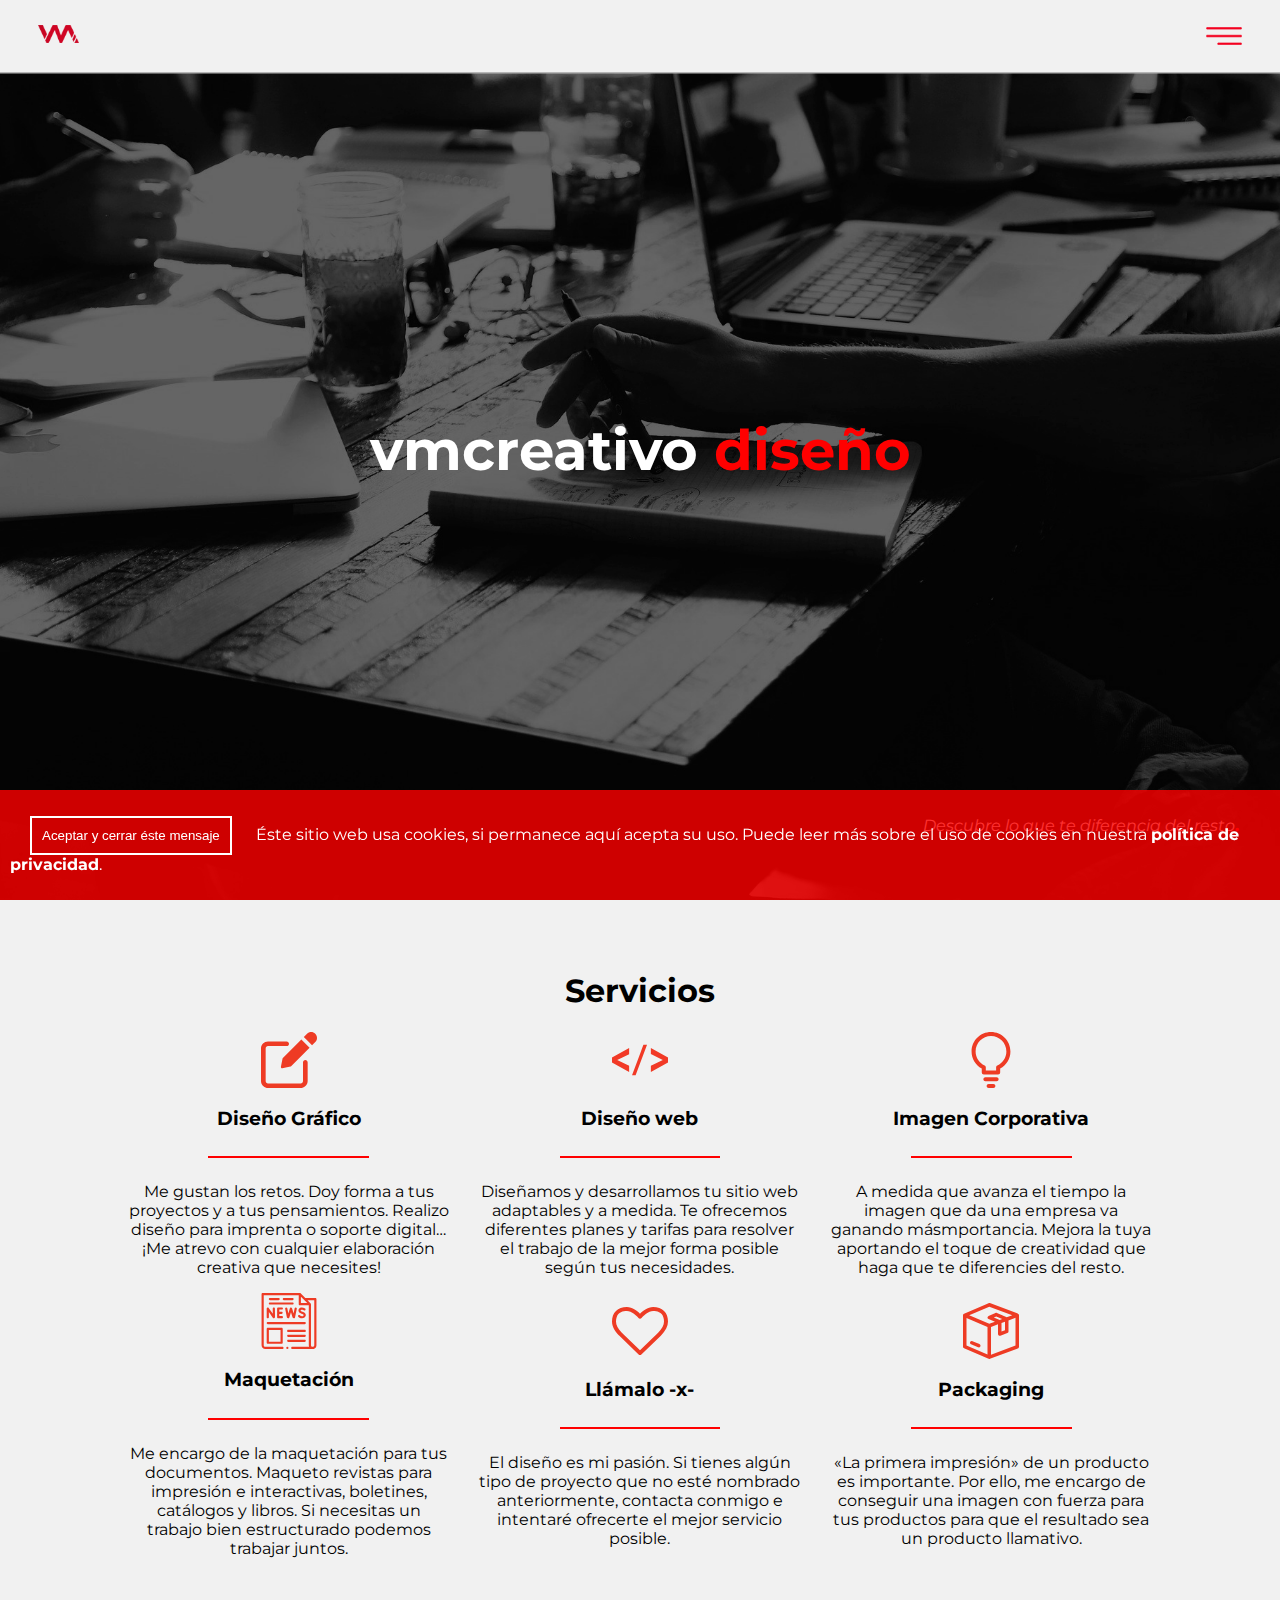
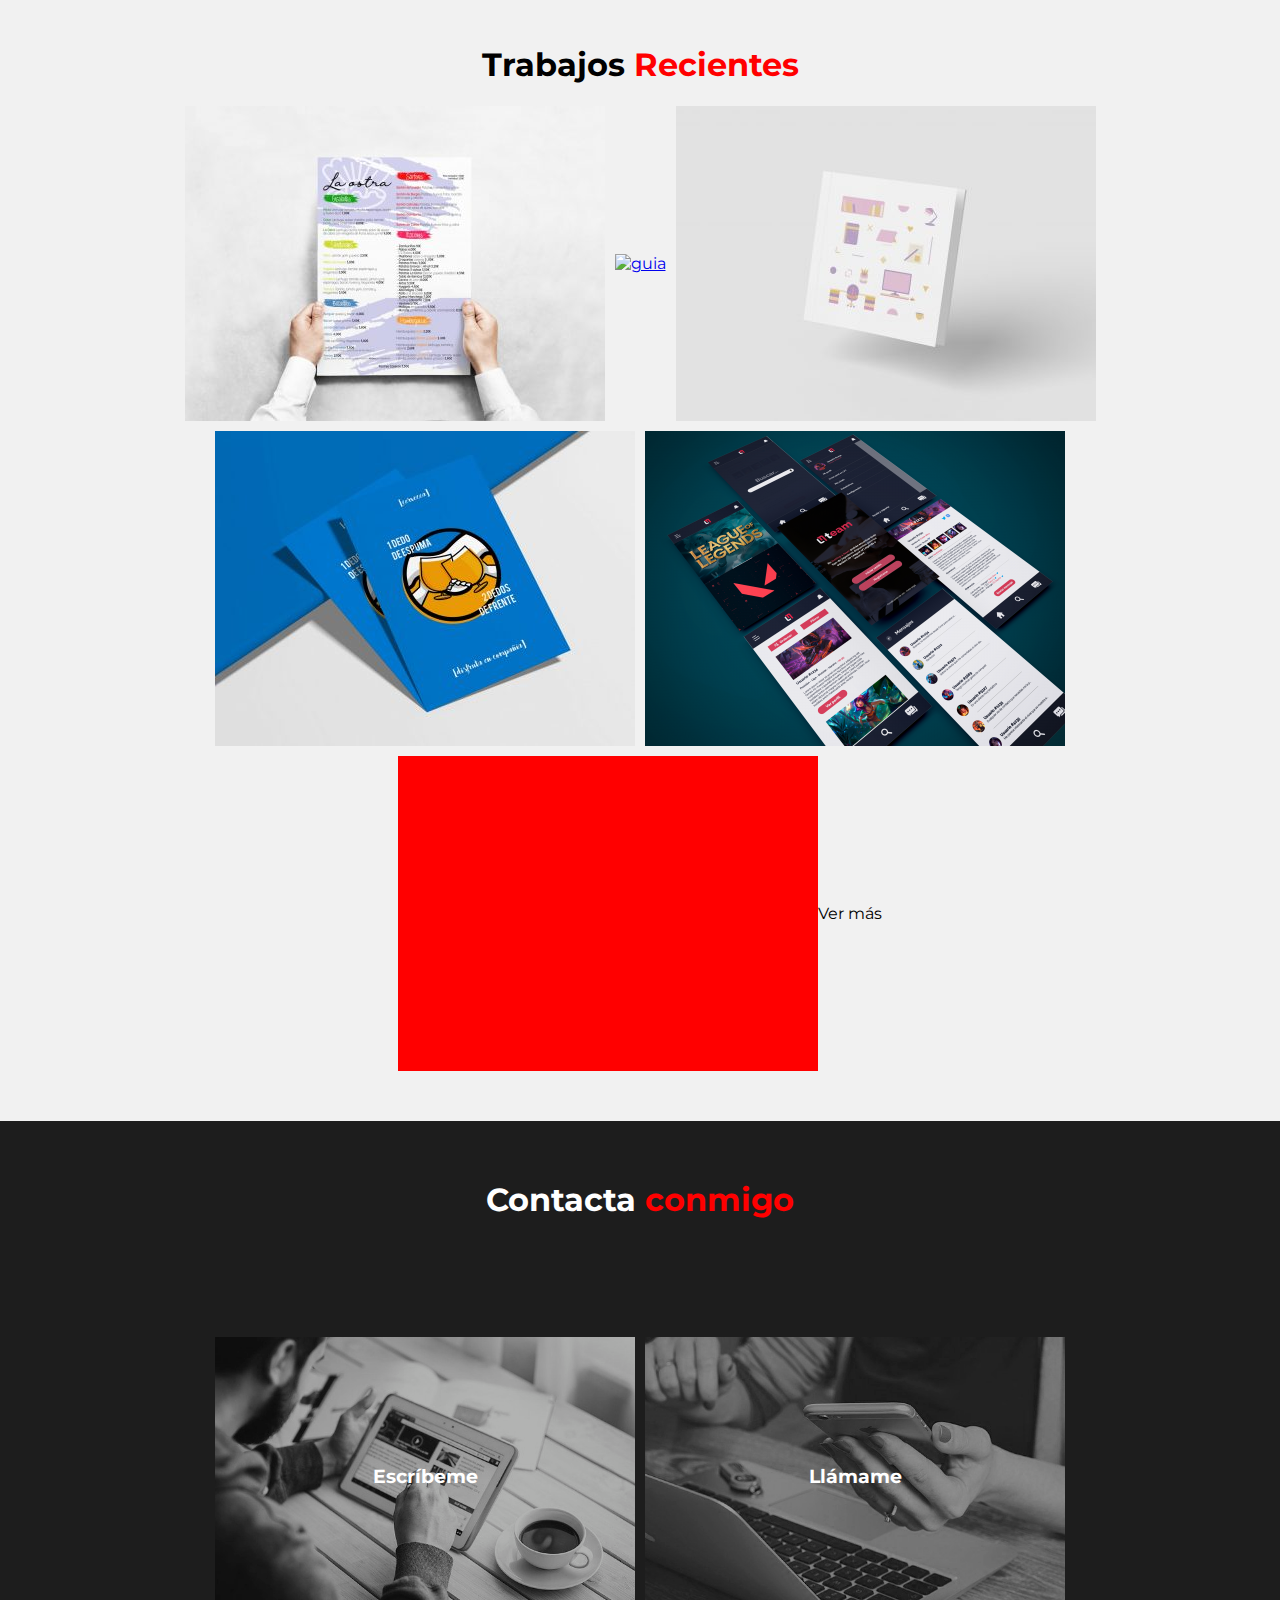
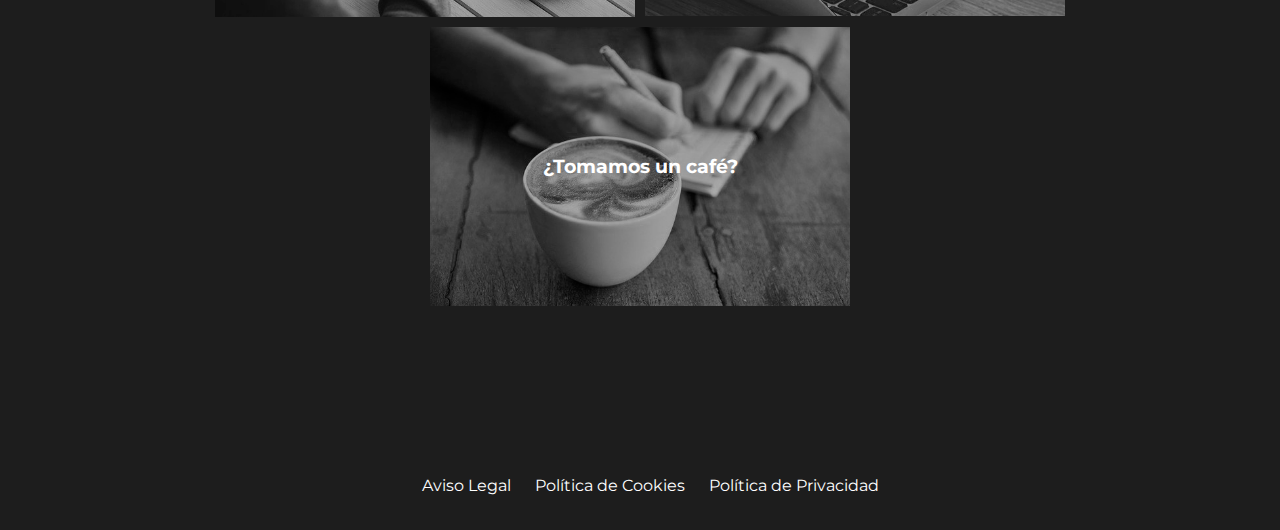
==== commit 523e52b7: "Add files via upload" ====
--- a/index.html
+++ b/index.html
@@ -67,7 +67,7 @@
       >
       <div class="overlay-content">
         <a href="index.html">INICIO</a>
-        <a href="#">PORTFOLIO</a>
+        <a href="portfolio.html">PORTFOLIO</a>
         <a href="sobre-mi.html">SOBRE MÍ</a>
       </div>
     </div>
@@ -79,7 +79,7 @@
       <div>
         <img src="" alt="pantone">
       </div> -->
-    <h1>vmcreativo <span>diseño</span></h1> -->
+    <h1>vmcreativo <span>diseño</span></h1>
     </div>
     <p>Descubre lo que te diferencia del resto<span class="rojo">.</span></p>
     <!-- Barra navegación Izquierda  
@@ -180,7 +180,7 @@
       <h1>Trabajos <span>Recientes</span></h1>
       <div class="port">
         <div class="container">
-          <a href="#" target="_blank">
+          <a href="carta-la-ostra.html" target="_blank">
             <img
               src="img/Carta-La-Ostra-scaled-420x315.jpg"
               alt="Carta-La-Ostra-scaled-420x315"
@@ -192,19 +192,19 @@
           </a>
         </div>
         <div class="container">
-          <a href="#" target="_blank">
-            <img
-              src="img/SaraChacor-420x315.jpg"
-              alt="SaraChacor-420x315"
-              class="image"
-            />
-            <div class="overlay-img">
-              <div class="text">SaraChacor web</div>
-            </div>
-          </a>
-        </div>
-        <div class="container">
-          <a href="#" target="_blank">
+          <a href="guia-turistica.html" target="_blank">
+            <img
+              src="img/portfolio/guia_1.jpg"
+              alt="guia"
+              class="image"
+            />
+            <div class="overlay-img">
+              <div class="text">Guía Turística Recorre Palencia</div>
+            </div>
+          </a>
+        </div>
+        <div class="container">
+          <a href="iconos-dg.html" target="_blank">
             <img
               src="img/Book-Mockup-GD-scaled-420x315.jpg"
               alt="Iconos"
@@ -216,7 +216,7 @@
           </a>
         </div>
         <div class="container">
-          <a href="#" target="_blank">
+          <a href="Carteleria.html" target="_blank">
             <img
               src="img/ConcursoCerve-1-scaled-420x315.jpg"
               alt="Concurso"
@@ -228,7 +228,7 @@
           </a>
         </div>
         <div class="container">
-          <a href="#" target="_blank">
+          <a href="app-lft.html" target="_blank">
             <img
               src="img/AppLFT-420x315.png"
               alt="AppLFT-420x315"
@@ -239,7 +239,7 @@
             </div>
           </a>
         </div>
-        <div class="container"><a href="#" class="boton-ver">Ver más</a></div>
+        <div class="container"><a href="portfolio.html" class="boton-ver"></a>Ver más</a></div>
       </div>
     </div>
 
